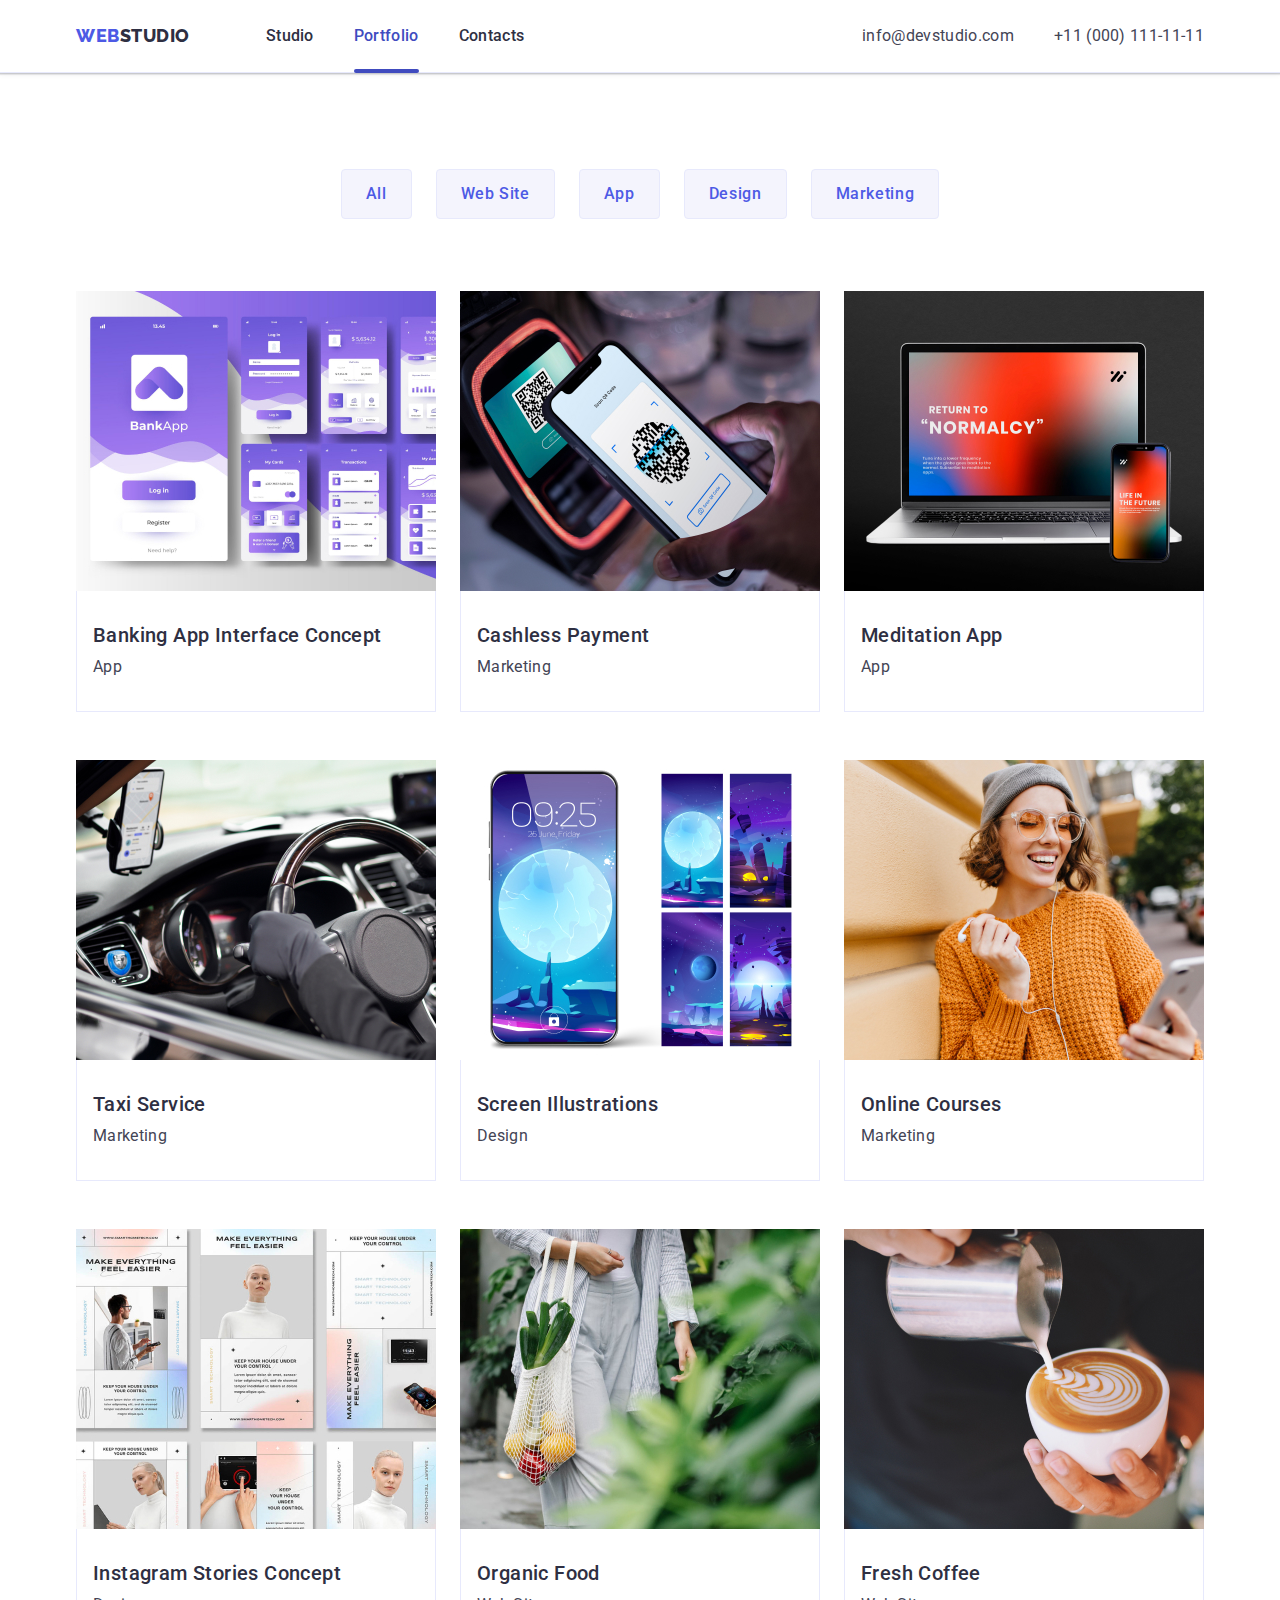
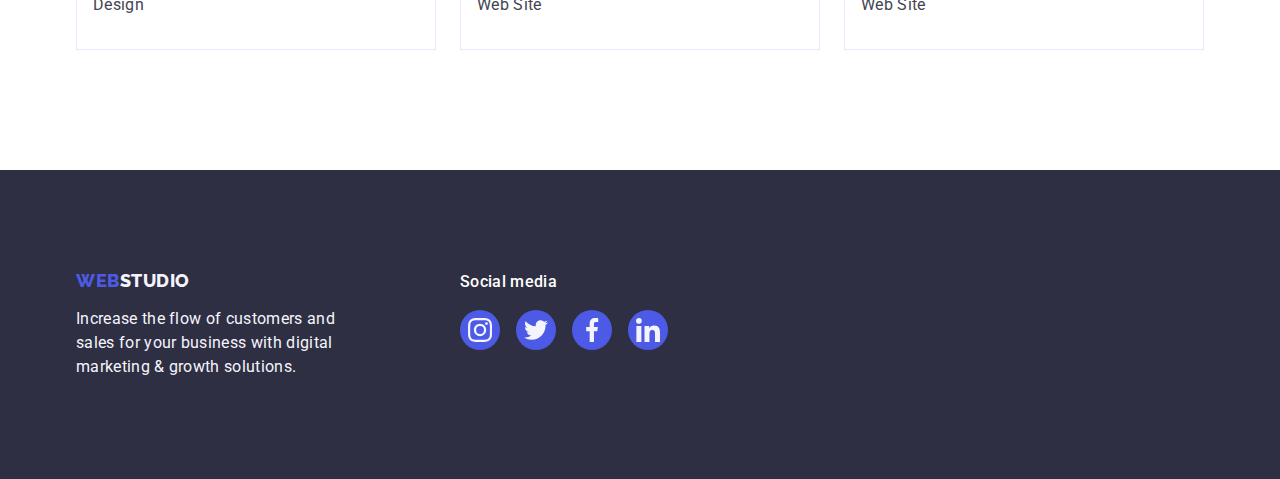
==== portfolio.html @ b0b1a5fe "Initial commit" ====
<!DOCTYPE html>
<html lang="en">
  <head>
    <meta charset="UTF-8" />
    <meta http-equiv="X-UA-Compatible" content="IE=edge" />
    <meta name="viewport" content="width=device-width, initial-scale=1.0" />
    <link rel="preconnect" href="https://fonts.googleapis.com" />
    <link rel="preconnect" href="https://fonts.gstatic.com" crossorigin />
    <link
      href="https://fonts.googleapis.com/css2?family=Raleway:wght@800&family=Roboto:wght@400;500;700;900&display=swap"
      rel="stylesheet"
    />
    <link
      rel="stylesheet"
      href="https://cdnjs.cloudflare.com/ajax/libs/modern-normalize/1.1.0/modern-normalize.min.css"
    />
    <link rel="stylesheet" href="./css/styles.css" />
    <title>Portfolio</title>
  </head>
  <body>
    <!-- Шапка макету -->
    <header class="page-header">
      <div class="main-nav container">
        <nav class="page-nav">
          <a href="./index.html" class="logo-page logo link"
            >Web<span class="logo-text-header">Studio</span></a
          >
          <ul class="site-nav list">
            <li class="nav-item">
              <a href="./index.html" class="nav-link link">Studio</a>
            </li>
            <li class="nav-item">
              <a href="./portfolio.html" class="nav-link current link"
                >Portfolio</a
              >
            </li>
            <li class="nav-item">
              <a href="" class="nav-link link">Contacts</a>
            </li>
          </ul>
        </nav>
        <!-- Контакти -->
        <address class="tel-email">
          <ul class="tel-email-contacs list">
            <li class="item">
              <a href="mailto:info@devstudio.com" class="tel-email-link link"
                >info@devstudio.com</a
              >
            </li>
            <li class="item">
              <a href="tel:+110001111111" class="tel-email-link link"
                >+11 (000) 111-11-11</a
              >
            </li>
          </ul>
        </address>
      </div>
    </header>
    <main>
      <section class="section-portfolio">
        <div class="container">
          <h1 class="visually-hidden">Portfolio</h1>
          <!--  Фільтр кнопок-->
          <ul class="main-filters list">
            <li class="item">
              <button type="button" class="button filters">All</button>
            </li>
            <li class="item">
              <button type="button" class="button filters">Web Site</button>
            </li>
            <li class="item">
              <button type="button" class="button filters">App</button>
            </li>
            <li class="item">
              <button type="button" class="button filters">Design</button>
            </li>
            <li class="item">
              <button type="button" class="button filters">Marketing</button>
            </li>
          </ul>
          <!-- Послуги -->
          <ul class="services list">
            <li class="services-list">
              <a class="services-link link" href="">
                <div class="services-image-overlay">
                  <img
                    src="./images/portfolio-images/bank-concept.jpg"
                    class="card"
                    alt="bannking
            app interface"
                    width="360"
                    height="300"
                  />
                  <p class="overlay">
                    14 Stylish and User-Friendly App Design Concepts · Task
                    Manager App · Calorie Tracker App · Exotic Fruit Ecommerce
                    App · Cloud Storage App
                  </p>
                </div>
                <div class="card-content">
                  <h2 class="card-services-title">
                    Banking App Interface Concept
                  </h2>
                  <p class="services-text">App</p>
                </div>
              </a>
            </li>
            <li class="services-list">
              <a class="services-link link" href="">
                <div class="services-image-overlay">
                  <img
                    src="./images/portfolio-images/cash-paym.jpg"
                    class="card"
                    alt="phone with qr code"
                    width="360"
                    height="300"
                  />
                  <p class="overlay">
                    14 Stylish and User-Friendly App Design Concepts · Task
                    Manager App · Calorie Tracker App · Exotic Fruit Ecommerce
                    App · Cloud Storage App
                  </p>
                </div>
                <div class="card-content">
                  <h2 class="card-services-title">Cashless Payment</h2>
                  <p class="services-text">Marketing</p>
                </div></a
              >
            </li>
            <li class="services-list">
              <a class="services-link link" href=""
                ><div class="services-image-overlay">
                  <img
                    src="./images/portfolio-images/medit-app.jpg"
                    class="card"
                    alt="laptop and phone"
                    width="360"
                    height="300"
                  />
                  <p class="overlay">
                    14 Stylish and User-Friendly App Design Concepts · Task
                    Manager App · Calorie Tracker App · Exotic Fruit Ecommerce
                    App · Cloud Storage App
                  </p>
                </div>
                <div class="card-content">
                  <h2 class="card-services-title">Meditation App</h2>
                  <p class="services-text">App</p>
                </div></a
              >
            </li>
            <li class="services-list">
              <a class="services-link link" href=""
                ><div class="services-image-overlay">
                  <img
                    src="./images/portfolio-images/taxi.jpg"
                    class="card"
                    alt="the steering wheel of the car and the phone on the windshield"
                    width="360"
                    height="300"
                  />
                  <p class="overlay">
                    14 Stylish and User-Friendly App Design Concepts · Task
                    Manager App · Calorie Tracker App · Exotic Fruit Ecommerce
                    App · Cloud Storage App
                  </p>
                </div>
                <div class="card-content">
                  <h2 class="card-services-title">Taxi Service</h2>
                  <p class="services-text">Marketing</p>
                </div></a
              >
            </li>
            <li class="services-list">
              <a class="services-link link" href=""
                ><div class="services-image-overlay">
                  <img
                    src="./images/portfolio-images/screen-ill.jpg"
                    class="card"
                    alt="phone screen"
                    width="360"
                    height="300"
                  />
                  <p class="overlay">
                    14 Stylish and User-Friendly App Design Concepts · Task
                    Manager App · Calorie Tracker App · Exotic Fruit Ecommerce
                    App · Cloud Storage App
                  </p>
                </div>
                <div class="card-content">
                  <h2 class="card-services-title">Screen Illustrations</h2>
                  <p class="services-text">Design</p>
                </div></a
              >
            </li>
            <li class="services-list">
              <a class="services-link link" href=""
                ><div class="services-image-overlay">
                  <img
                    src="./images/portfolio-images/onl-cours.jpg"
                    class="card"
                    alt="girl with phone"
                    width="360"
                    height="300"
                  />
                  <p class="overlay">
                    14 Stylish and User-Friendly App Design Concepts · Task
                    Manager App · Calorie Tracker App · Exotic Fruit Ecommerce
                    App · Cloud Storage App
                  </p>
                </div>
                <div class="card-content">
                  <h2 class="card-services-title">Online Courses</h2>
                  <p class="services-text">Marketing</p>
                </div></a
              >
            </li>
            <li class="services-list">
              <a class="services-link link" href=""
                ><div class="services-image-overlay">
                  <img
                    src="./images/portfolio-images/inst-concept.jpg"
                    class="card"
                    alt="photo of a girl and options for managing a smart home"
                    width="360"
                    height="300"
                  />
                  <p class="overlay">
                    14 Stylish and User-Friendly App Design Concepts · Task
                    Manager App · Calorie Tracker App · Exotic Fruit Ecommerce
                    App · Cloud Storage App
                  </p>
                </div>
                <div class="card-content">
                  <h2 class="card-services-title">Instagram Stories Concept</h2>
                  <p class="services-text">Design</p>
                </div></a
              >
            </li>
            <li class="services-list">
              <a class="services-link link" href=""
                ><div class="services-image-overlay">
                  <img
                    src="./images/portfolio-images/org-food.jpg"
                    class="card"
                    alt="girl with fresh fruit"
                    width="360"
                    height="300"
                  />
                  <p class="overlay">
                    14 Stylish and User-Friendly App Design Concepts · Task
                    Manager App · Calorie Tracker App · Exotic Fruit Ecommerce
                    App · Cloud Storage App
                  </p>
                </div>
                <div class="card-content">
                  <h2 class="card-services-title">Organic Food</h2>
                  <p class="services-text">Web Site</p>
                </div></a
              >
            </li>
            <li class="services-list">
              <a class="services-link link" href=""
                ><div class="services-image-overlay">
                  <img
                    src="./images/portfolio-images/coffe.jpg"
                    class="card"
                    alt="a cup of coffee"
                    width="360"
                    height="300"
                  />
                  <p class="overlay">
                    14 Stylish and User-Friendly App Design Concepts · Task
                    Manager App · Calorie Tracker App · Exotic Fruit Ecommerce
                    App · Cloud Storage App
                  </p>
                </div>
                <div class="card-content">
                  <h2 class="card-services-title">Fresh Coffee</h2>
                  <p class="services-text">Web Site</p>
                </div></a
              >
            </li>
          </ul>
        </div>
      </section>
    </main>
    <!-- Футер -->
    <footer class="footer">
      <div class="footer-container container">
        <div class="footer-one-part">
          <a href="./index.html" class="footer-logo logo link"
            >Web<span class="logo-text-footer">Studio</span></a
          >
          <p class="footer-text">
            Increase the flow of customers and sales for your business with
            digital marketing & growth solutions.
          </p>
        </div>
        <div class="footer-two-part">
          <p class="footer-social-title">Social media</p>
          <ul class="footer-social-list list">
            <li class="social-list-item">
              <a href="" class="footer-social-list-link">
                <svg class="social-list-icon" width="24" height="24">
                  <use href="./images/icon.svg#icon-instagram-2"></use></svg
              ></a>
            </li>
            <li class="social-list-item">
              <a href="" class="footer-social-list-link">
                <svg class="social-list-icon" width="24" height="24">
                  <use href="./images/icon.svg#icon-twitter-1"></use></svg
              ></a>
            </li>
            <li class="social-list-item">
              <a href="" class="footer-social-list-link">
                <svg class="social-list-icon" width="24" height="24">
                  <use href="./images/icon.svg#icon-facebook-1"></use></svg
              ></a>
            </li>
            <li class="social-list-item">
              <a href="" class="footer-social-list-link">
                <svg class="social-list-icon" width="24" height="24">
                  <use href="./images/icon.svg#icon-linkedin-1"></use></svg
              ></a>
            </li>
          </ul>
        </div>
      </div>
    </footer>
  </body>
</html>
---- css/styles.css ----
html {
  box-sizing: border-box;
}

*,
*::before,
*::after {
  box-sizing: inherit;
}

:root {
  --primary-brand-color: #4d5ae5;
  --pressed-state-color: #404bbf;
  --title-text-color: #2e2f42;
  --body-text-color: #434455;
  --accent-color: #e7e9fc;
  --background-section-color: #f4f4fd;
  --background-dark-color: #2e2f42;
  --background-white-color: #ffffff;
  --subtle-text: #8e8f99;
  --link-icon-color: #afb1b8;
  --secondary-link-icon-color: #31d0aa;
  --backround-color-modal: #fcfcfc;
  --transition-duration-and-func: 250ms cubic-bezier(0.4, 0, 0.2, 1) 0ms;
}

body {
  background-color: var(--background-white-color);
  color: var(--body-text-color);
  font-family: 'Roboto', sans-serif;
}

img {
  display: block;
  max-width: 100%;
}
h1,
h2,
h3,
h4,
h5,
h6,
p {
  margin: 0;
}
/* Скидання значень */
.list {
  list-style: none;
  padding: 0;
  margin: 0;
}

.link {
  text-decoration: none;
}

/* Контейнер */
.container {
  width: 1158px;
  padding-left: 15px;
  padding-right: 15px;
  margin-left: auto;
  margin-right: auto;
}

/* Шапка */
/*=============================================
=            Section comment block            =
=============================================*/

.page-header {
  border-bottom: 1px solid var(--accent-color);
  box-shadow: 0px 2px 1px rgba(46, 47, 66, 0.08),
    0px 1px 1px rgba(46, 47, 66, 0.16), 0px 1px 6px rgba(46, 47, 66, 0.08);
}

/* Логотип */
.logo {
  color: var(--title-text-color);
  font-family: 'Raleway', sans-serif;
  font-weight: 800;
  font-size: 18px;
  line-height: 1.17;
  letter-spacing: 0.03em;
  text-transform: uppercase;
  color: #4d5ae5;
}
.logo-text-header {
  color: var(--title-text-color);
}
.logo-page {
  margin-right: 76px;
}

/* Навігація */
.main-nav,
.page-nav,
.main-filters {
  display: flex;
  align-items: center;
  margin-right: auto;
}

.site-nav {
  display: flex;
  gap: 40px;
}
.tel-email-contacs {
  display: flex;
  gap: 40px;
}

.nav-link {
  position: relative;
  display: block;
  padding: 24px 0;
  color: var(--title-text-color);
  font-weight: 500;
  font-size: 16px;
  line-height: 1.5;
  letter-spacing: 0.02em;
  transition: color var(--transition-duration-and-func);
}
.nav-link.current.link::after {
  content: '';
  position: absolute;
  left: 0;
  bottom: -1px;
  display: block;
  transform: translate(0, 0);
  width: 100%;
  height: 4px;
  border-radius: 2px;
  background-color: var(--pressed-state-color);
}

.nav-item > .nav-link.current.link {
  color: var(--pressed-state-color);
}

.nav-link:hover,
.nav-link:focus {
  color: var(--pressed-state-color);
}
/* Контакти */

.tel-email-link {
  display: block;
  padding-top: 24px;
  padding-bottom: 24px;
  font-style: normal;
  font-size: 16px;
  line-height: 1.5;
  letter-spacing: 0.02em;
  color: var(--body-text-color);
  transition: color var(--transition-duration-and-func);
}

.tel-email-link:hover,
.tel-email-link:focus {
  color: var(--pressed-state-color);
}

/* Секція герой */

/*=============================================
=            Section comment block            =
=============================================*/
.hero {
  max-width: 1440px;
  padding-top: 188px;
  padding-bottom: 188px;
  margin: 0 auto;
  background-size: cover;
  background-repeat: no-repeat;
  background-position: center;
  background-color: var(--background-dark-color);
  background-image: linear-gradient(
      rgba(46, 47, 66, 0.7),
      rgba(46, 47, 66, 0.7)
    ),
    url(../images/gero-images/people-office.jpg);
}
.hero-title {
  margin-top: 0;
  margin-right: auto;
  margin-left: auto;
  margin-bottom: 48px;

  color: var(--background-white-color);
  font-weight: 700;
  font-size: 56px;
  max-width: 496px;
  line-height: 1.07;
  letter-spacing: 0.02em;
}

/* Кнопки */
.button {
  display: block;
  border-radius: 4px;
  padding: 16px 32px;
  text-align: center;

  background-color: var(--primary-brand-color);
  color: var(--background-white-color);
  font-family: inherit;
  font-weight: 500;
  font-size: 16px;
  line-height: 1.5;
  letter-spacing: 0.04em;
  cursor: pointer;
  transition: background-color var(--transition-duration-and-func);
}

.button.hero-btn {
  border: none;
  margin: 0 auto;
  box-shadow: 0px 4px 4px rgba(0, 0, 0, 0.15);
}
.button.hero-btn:hover,
.button.hero-btn:focus {
  background-color: var(--pressed-state-color);
}

/*=====  End of Section comment block  ======*/

/*=============================================
=            Section comment block            =
=============================================*/
/* Секція 1 */
.section-title,
.section-team-title,
.section-customers-title {
  margin-top: 0;
  margin-bottom: 72px;
  color: var(--title-text-color);
  font-weight: 700;
  font-size: 36px;
  line-height: 1.1;
  text-align: center;
  letter-spacing: 0.02em;
  text-transform: capitalize;
}
.adv-icon {
  display: flex;
  align-items: center;
  justify-content: center;
  height: 112px;
  background-color: var(--background-section-color);
  margin-bottom: 8px;
  border-radius: 4px;
}

.advantages {
  display: flex;
  gap: 24px;
}
.section {
  padding: 120px 0;
}
.visually-hidden {
  position: absolute;
  width: 1px;
  height: 1px;
  margin: -1px;
  border: 0;
  padding: 0;

  white-space: nowrap;
  clip-path: inset(100%);
  clip: rect(0 0 0 0);
  overflow: hidden;
}

.adv-item {
  width: 264px;
}

.advantages .title,
.services-title,
.section-team-title-empl {
  margin-top: 0;
  margin-bottom: 8px;
  color: var(--title-text-color);
  font-weight: 500;
  font-size: 20px;
  line-height: 1.2;
  letter-spacing: 0.02em;
}

.section-advantages-text,
.section-team-text,
.services-text,
.footer-text {
  margin-top: 0;
  margin-bottom: 0;
  font-size: 16px;
  line-height: 1.5;
  letter-spacing: 0.02em;
}

.services-text {
  color: var(--body-text-color);
}
/*=====  End of Section comment block  ======*/

/*=============================================
=            Section comment block            =
=============================================*/

/* Секція 2 */
.section-doing {
  padding-bottom: 120px;
}
.our-works,
.sections-team {
  display: flex;
  gap: 24px;
}
/*=====  End of Section comment block  ======*/

/*=============================================
=            Section comment block            =
=============================================*/

/* Секція 3 */
.section-team {
  padding-top: 120px;
  padding-bottom: 120px;
  background-color: var(--background-section-color);
}
.section-team-card {
  background: var(--background-white-color);
  border-radius: 0px 0px 4px 4px;
  box-shadow: 0px 1px 6px rgba(46, 47, 66, 0.08),
    0px 1px 1px rgba(46, 47, 66, 0.16), 0px 2px 1px rgba(46, 47, 66, 0.08);

  background-color: var(--background-white-color);
}
.card-team {
  padding: 32px 0;

  text-align: center;
  border-radius: 0px 0px 4px 4px;
}
.section-team-text {
  margin-bottom: 8px;
}
.social-list {
  display: flex;
  justify-content: center;
  gap: 24px;
}
.social-list-icon {
  display: block;
  fill: var(--background-section-color);
}

.social-list-link,
.footer-social-list-link {
  display: flex;
  width: 100%;
  height: 100%;
  justify-content: center;
  align-items: center;
  margin: 0;
  width: 40px;
  height: 40px;
  border-radius: 50%;
  background-color: var(--primary-brand-color);
  transition: background-color var(--transition-duration-and-func);
}
.social-list-link:hover,
.social-list-link:focus {
  background-color: var(--pressed-state-color);
}

/*=====  End of Section comment block  ======*/

/*=============================================
=            Section comment block            =
=============================================*/

/* Секція 4 */
.customers-list-link {
  display: flex;
  width: 168px;
  height: 88px;
  align-items: center;
  justify-content: center;
  border: 1px solid var(--subtle-text);
  border-radius: 4px;
  color: var(--link-icon-color);
  transition: color var(--transition-duration-and-func),
    border-color var(--transition-duration-and-func);
}
.customers-list-link:hover,
.customers-list-link:focus {
  border-color: var(--pressed-state-color);
  color: var(--pressed-state-color);
}
.customers-icon {
  fill: currentColor;
}
.customers-list {
  display: flex;
  justify-content: center;
  gap: 24px;
}
/*=====  End of Section comment block  ======*/
/*=============================================
=           Footer           =
=============================================*/

.footer {
  padding-top: 100px;
  padding-bottom: 100px;

  background-color: var(--background-dark-color);
  color: var(--background-section-color);
}
.footer-container {
  display: flex;
  align-items: baseline;
  gap: 120px;
}
.social-list-item {
  width: 40px;
  height: 40px;
}

.footer-social-list-link:hover,
.footer-social-list-link:focus {
  background-color: var(--secondary-link-icon-color);
}
.footer-logo {
  display: inline-block;
  margin-bottom: 16px;
}
.logo-text-footer {
  color: var(--background-section-color);
}
.footer-text {
  width: 264px;
}
.footer-social-list {
  display: flex;
  justify-content: center;
  gap: 16px;
}
.footer-social-title {
  font-weight: 500;
  font-size: 16px;
  line-height: 1.5;

  letter-spacing: 0.02em;

  color: var(--background-white-color);
  margin-bottom: 16px;
}

/*=====  End footer  ======*/

/* Портфоліо */
.section-portfolio {
  padding: 96px 0 120px 0;
}

/* Кнопки портфоліо */
.main-filters {
  justify-content: center;
  gap: 24px;
  margin-bottom: 72px;
}
.button.filters {
  padding: 12px 24px;
  border: 1px solid var(--accent-color);

  min-width: 69px;

  background-color: var(--background-section-color);
  color: var(--primary-brand-color);
  transition: background-color var(--transition-duration-and-func),
    color var(--transition-duration-and-func),
    border var(--transition-duration-and-func),
    box-shadow var(--transition-duration-and-func);
}

.button.filters:hover,
.button.filters:focus {
  background-color: var(--pressed-state-color);
  color: var(--background-white-color);
  border: 1px solid transparent;
  box-shadow: 0px 3px 1px rgba(0, 0, 0, 0.1), 0px 2px 1px rgba(0, 0, 0, 0.08),
    0px 2px 2px rgba(0, 0, 0, 0.12);
}
.services {
  display: flex;
  flex-wrap: wrap;
  gap: 48px 24px;
}
.services-list {
  width: 360px;
}
.services-link {
  display: block;

  transition: box-shadow var(--transition-duration-and-func);
}
.services-link:hover,
.services-link:focus {
  box-shadow: 0px 1px 6px rgba(46, 47, 66, 0.08),
    0px 1px 1px rgba(46, 47, 66, 0.16), 0px 2px 1px rgba(46, 47, 66, 0.08);
}

.card-content {
  padding: 32px 16px;
  border-left: 1px solid var(--accent-color);
  border-right: 1px solid var(--accent-color);
  border-bottom: 1px solid var(--accent-color);
}
.card-services-title {
  margin-top: 0;
  margin-bottom: 8px;
  color: var(--title-text-color);
  font-weight: 500;
  font-size: 20px;
  line-height: 1.2;
  letter-spacing: 0.02em;
}
.services-image-overlay {
  position: relative;
  overflow: hidden;
}
.overlay {
  position: absolute;
  left: 0;
  top: 0;
  width: 100%;
  height: 100%;
  font-size: 16px;
  line-height: 1.5;
  letter-spacing: 0.02em;
  padding-top: 40px;
  padding-left: 32px;
  padding-right: 32px;
  padding-bottom: 164px;
  background-color: var(--primary-brand-color);
  color: var(--background-section-color);
  overflow: auto;
  transform: translate(0, 100%);
  transition: transform var(--transition-duration-and-func);
}
.services-link:hover .overlay,
.services-link:focus .overlay {
  transform: translate(0, 0);
}
/*=============================================
=            Modal windows          =
=============================================*/
.backdrop {
  position: fixed;
  z-index: 100;
  top: 0;
  left: 0;
  width: 100%;
  height: 100%;
  background-color: rgba(46, 47, 66, 0.4);
  transition: opacity var(--transition-duration-and-func),
    visibility var(--transition-duration-and-func);
}
.backdrop.is-hidden {
  opacity: 0;
  visibility: hidden;
  pointer-events: none;
}
.backdrop.is-hidden .modal {
  transform: translate(-50%, -50%) scale(0);
}
.modal {
  position: absolute;
  width: 408px;
  height: 576px;
  top: 50%;
  left: 50%;
  transform: translate(-50%, -50%) scale(1);
  background-color: var(--backround-color-modal);
  box-shadow: 0px 1px 1px rgba(0, 0, 0, 0.14), 0px 1px 3px rgba(0, 0, 0, 0.12),
    0px 2px 1px rgba(0, 0, 0, 0.2);
  border-radius: 4px;
  transition: var(--transition-duration-and-func);
}
.modal-close {
  position: absolute;
  top: 24px;
  right: 24px;
  display: flex;
  justify-content: center;
  align-items: center;
  width: 24px;
  height: 24px;
  border-radius: 50%;
  background-color: var(--accent-color);
  border: 1px solid rgba(0, 0, 0, 0.1);
  padding: 0;
}
.modal-close:hover,
.modal-close:focus {
  background-color: var(--pressed-state-color);
  color: var(--background-white-color);
}

.modal-close:hover .icon-close-modal,
.modal-close:focus .icon-close-modal {
  fill: var(--background-white-color);
}
.icon-close-modal {
  transition: fill var(--transition-duration-and-func);
}
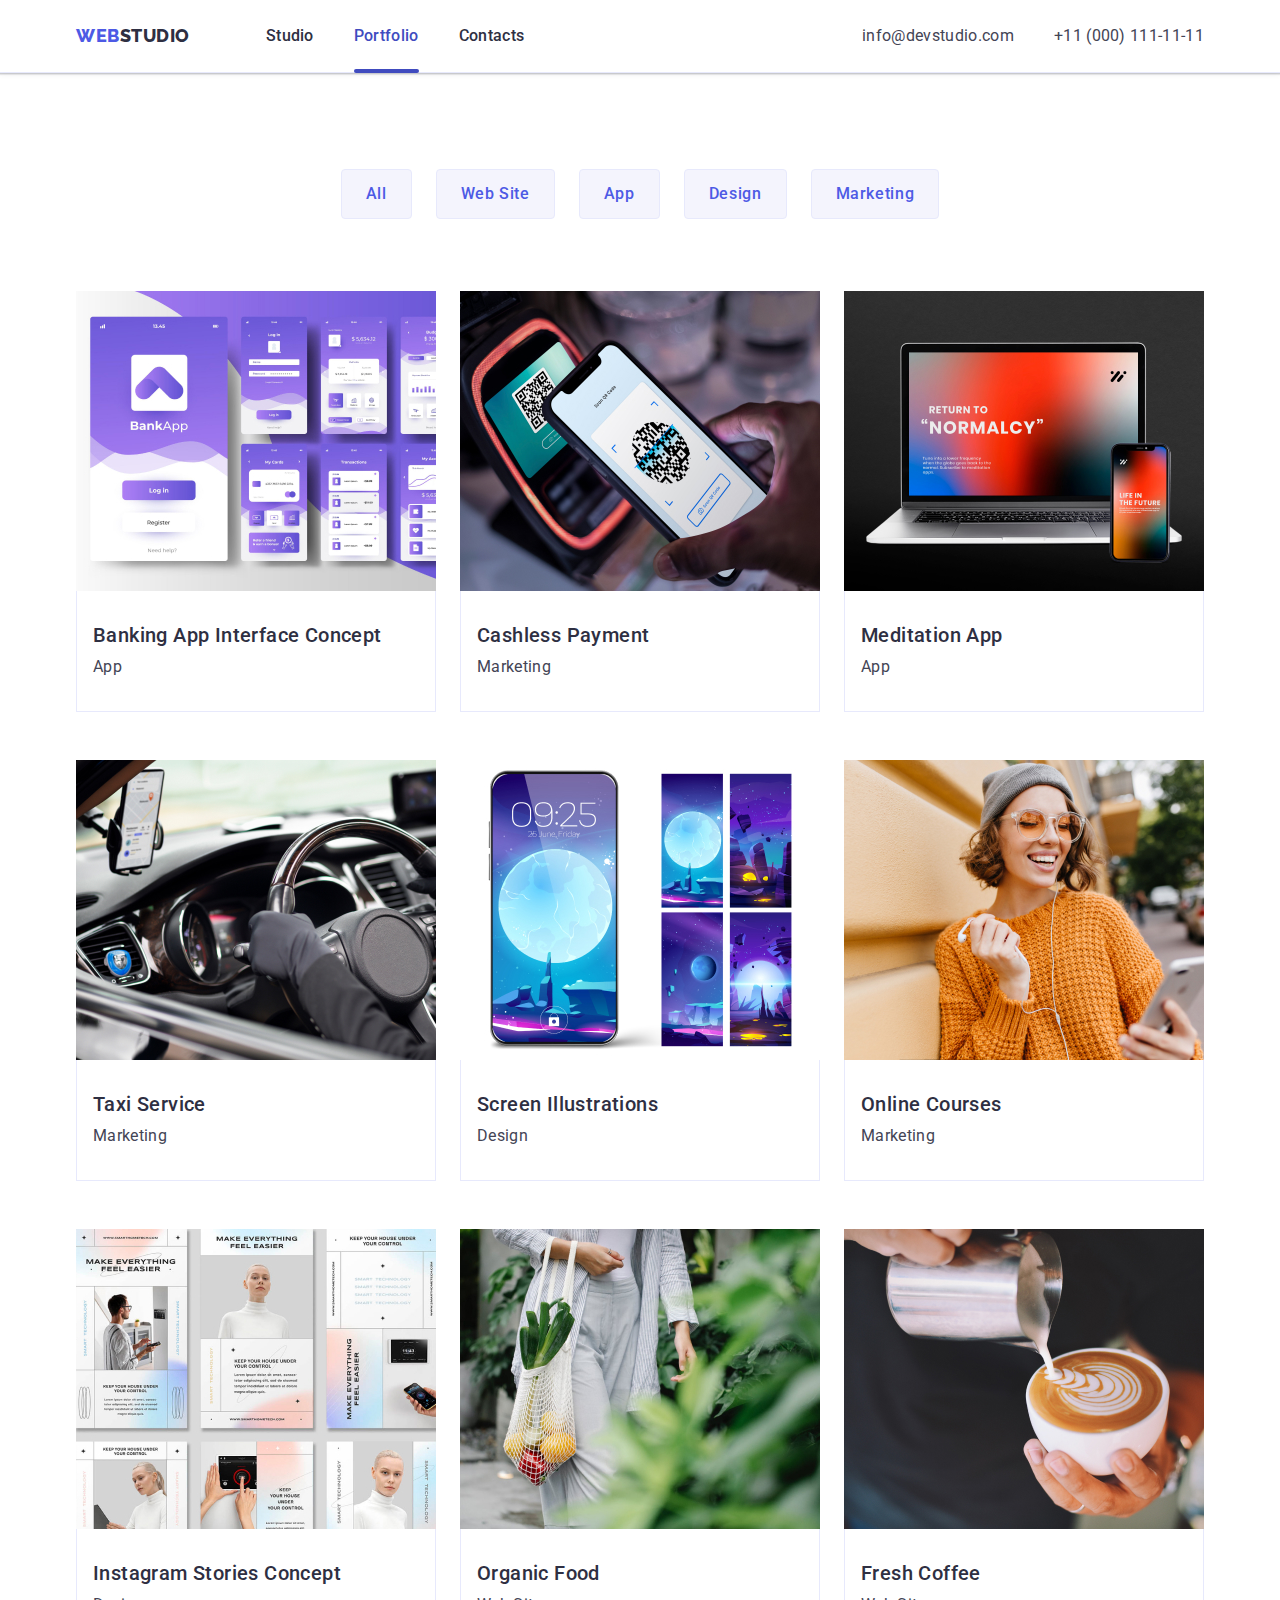
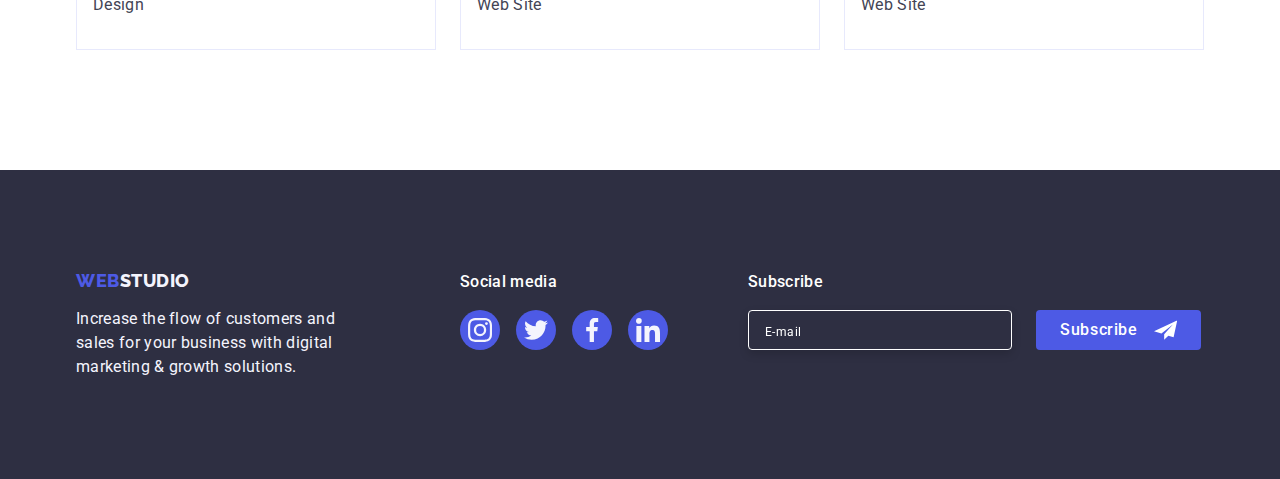
==== commit ac1484f1: "hw6" ====
--- a/portfolio.html
+++ b/portfolio.html
@@ -326,6 +326,22 @@
             </li>
           </ul>
         </div>
+        <form class="footer-form">
+          <p class="footer-form-text">Subscribe</p>
+          <label class="footer-form-sub">
+            <span class="footer-form-sub-wrapper">
+              <input type="email" class="footer-form-input" name="user_email"
+              placeholder="E-mail"
+            </span>
+            <button type="submit" class="footer-form-submit">
+              <span class="footer-button-text">Subscribe</span>
+
+              <svg class="icon-footer-form" width="24" height="20">
+                <use href="./images/icon.svg#icon-subscribe"></use>
+              </svg>
+            </button>
+          </label>
+        </form>
       </div>
     </footer>
   </body>
--- a/css/styles.css
+++ b/css/styles.css
@@ -64,9 +64,6 @@
 }
 
 /* Шапка */
-/*=============================================
-=            Section comment block            =
-=============================================*/
 
 .page-header {
   border-bottom: 1px solid var(--accent-color);
@@ -163,9 +160,6 @@
 
 /* Секція герой */
 
-/*=============================================
-=            Section comment block            =
-=============================================*/
 .hero {
   max-width: 1440px;
   padding-top: 188px;
@@ -223,11 +217,6 @@
   background-color: var(--pressed-state-color);
 }
 
-/*=====  End of Section comment block  ======*/
-
-/*=============================================
-=            Section comment block            =
-=============================================*/
 /* Секція 1 */
 .section-title,
 .section-team-title,
@@ -303,11 +292,6 @@
 .services-text {
   color: var(--body-text-color);
 }
-/*=====  End of Section comment block  ======*/
-
-/*=============================================
-=            Section comment block            =
-=============================================*/
 
 /* Секція 2 */
 .section-doing {
@@ -318,11 +302,6 @@
   display: flex;
   gap: 24px;
 }
-/*=====  End of Section comment block  ======*/
-
-/*=============================================
-=            Section comment block            =
-=============================================*/
 
 /* Секція 3 */
 .section-team {
@@ -376,12 +355,6 @@
   background-color: var(--pressed-state-color);
 }
 
-/*=====  End of Section comment block  ======*/
-
-/*=============================================
-=            Section comment block            =
-=============================================*/
-
 /* Секція 4 */
 .customers-list-link {
   display: flex;
@@ -408,10 +381,7 @@
   justify-content: center;
   gap: 24px;
 }
-/*=====  End of Section comment block  ======*/
-/*=============================================
-=           Footer           =
-=============================================*/
+/* Футер */
 
 .footer {
   padding-top: 100px;
@@ -423,7 +393,6 @@
 .footer-container {
   display: flex;
   align-items: baseline;
-  gap: 120px;
 }
 .social-list-item {
   width: 40px;
@@ -444,12 +413,19 @@
 .footer-text {
   width: 264px;
 }
+.footer-one-part {
+  margin-right: 120px;
+}
+.footer-two-part {
+  margin-right: 80px;
+}
 .footer-social-list {
   display: flex;
   justify-content: center;
   gap: 16px;
 }
-.footer-social-title {
+.footer-social-title,
+.footer-form-text {
   font-weight: 500;
   font-size: 16px;
   line-height: 1.5;
@@ -460,6 +436,65 @@
   margin-bottom: 16px;
 }
 
+/* Subscribe footer */
+
+.footer-form-input {
+  width: 264px;
+  height: 40px;
+  padding-left: 16px;
+  padding-top: 8px;
+  padding-bottom: 8px;
+  border: 1px solid #ffffff;
+  filter: drop-shadow(0px 4px 4px rgba(0, 0, 0, 0.15));
+  border-radius: 4px;
+  background-color: var(--background-dark-color);
+  color: var(--background-white-color);
+}
+.footer-form-input::placeholder {
+  font-size: 12px;
+  line-height: 2;
+
+  letter-spacing: 0.04em;
+
+  color: var(--background-white-color);
+}
+.footer-form-submit {
+  display: flex;
+  justify-content: center;
+  align-items: center;
+  width: 165px;
+  height: 40px;
+  background-color: var(--primary-brand-color);
+  border-radius: 4px;
+  cursor: pointer;
+  gap: 16px;
+  padding: 8px 24px;
+  border: none;
+  transition: background-color var(--transition-duration-and-func);
+}
+.footer-form-submit:hover,
+.footer-form-submit:focus {
+  background-color: var(--pressed-state-color);
+}
+
+.footer-button-text {
+  font-weight: 500;
+  font-size: 16px;
+  line-height: 2;
+  letter-spacing: 0.04em;
+
+  color: var(--background-white-color);
+}
+.icon-footer-form {
+  width: 24px;
+  height: 24px;
+}
+.footer-form-sub-wrapper {
+  display: flex;
+  justify-content: center;
+  align-items: center;
+  gap: 24px;
+}
 /*=====  End footer  ======*/
 
 /* Портфоліо */
@@ -584,12 +619,13 @@
   height: 576px;
   top: 50%;
   left: 50%;
+  padding: 24px 24px 24px;
+  padding-top: 72px;
   transform: translate(-50%, -50%) scale(1);
   background-color: var(--backround-color-modal);
   box-shadow: 0px 1px 1px rgba(0, 0, 0, 0.14), 0px 1px 3px rgba(0, 0, 0, 0.12),
     0px 2px 1px rgba(0, 0, 0, 0.2);
   border-radius: 4px;
-  transition: var(--transition-duration-and-func);
 }
 .modal-close {
   position: absolute;
@@ -604,6 +640,8 @@
   background-color: var(--accent-color);
   border: 1px solid rgba(0, 0, 0, 0.1);
   padding: 0;
+  transition: background-color var(--transition-duration-and-func),
+    color var(--transition-duration-and-func);
 }
 .modal-close:hover,
 .modal-close:focus {
@@ -618,3 +656,122 @@
 .icon-close-modal {
   transition: fill var(--transition-duration-and-func);
 }
+
+.modal-contacs-text {
+  font-weight: 500;
+  font-size: 16px;
+  line-height: 1.5;
+  text-align: center;
+  margin-bottom: 16px;
+
+  letter-spacing: 0.02em;
+  color: var(--background-dark-color);
+}
+.modal-form-input-desc {
+  display: block;
+  font-size: 12px;
+
+  line-height: 1.17;
+  letter-spacing: 0.04em;
+  color: var(--subtle-text);
+  margin-bottom: 4px;
+}
+.contact-form {
+  display: flex;
+  flex-direction: column;
+}
+.modal-form-contacs {
+  margin-bottom: 8px;
+}
+.contact-form-input {
+  width: 100%;
+  height: 40px;
+
+  padding-left: 38px;
+  border: 1px solid rgba(46, 47, 66, 0.4);
+  border-radius: 4px;
+  transition: border-color var(--transition-duration-and-func);
+}
+.contact-form-input:focus {
+  outline: none;
+  border-color: var(--primary-brand-color);
+}
+.contact-form-input:focus + .modal-form-input-icon {
+  fill: var(--primary-brand-color);
+}
+
+.modal-form-input-icon {
+  display: block;
+  position: absolute;
+  top: 50%;
+  left: 16px;
+  transform: translate(0, -50%);
+
+  width: 18px;
+  height: 24px;
+  transition: fill var(--transition-duration-and-func);
+}
+.modal-form-input-wrapper {
+  position: relative;
+  display: block;
+}
+.modal-form-comment {
+  width: 100%;
+  height: 120px;
+  padding: 8px 16px;
+  border: 1px solid rgba(46, 47, 66, 0.4);
+  border-radius: 4px;
+  resize: none;
+  transition: var(--transition-duration-and-func);
+}
+.modal-form-comment::placeholder {
+  color: rgba(46, 47, 66, 0.4);
+}
+.modal-form-comment:focus {
+  outline: none;
+  border-color: var(--primary-brand-color);
+}
+.modal-form-fake-check {
+  display: flex;
+  justify-content: center;
+  align-items: center;
+  width: 16px;
+  height: 16px;
+  border: 1px solid rgba(46, 47, 66, 0.4);
+  border-radius: 2px;
+  cursor: pointer;
+  margin-right: 8px;
+}
+
+.modal-form-check:checked + .modal-form-fake-check {
+  background-color: var(--primary-brand-color);
+  color: var(--background-section-color);
+}
+.modal-form-check:focus + .modal-form-fake-check {
+  outline: 1px solid var(--primary-brand-color);
+}
+.modal-form-check-text {
+  font-size: 12px;
+  line-height: 1.17;
+  letter-spacing: 0.04em;
+  color: var(--subtle-text);
+}
+.modal-form-check-link {
+  color: var(--primary-brand-color);
+}
+.modal-form-check-desc {
+  display: flex;
+  align-items: center;
+  margin-bottom: 24px;
+}
+.modal-form-submit {
+  width: 169px;
+  box-shadow: 0px 4px 4px rgba(0, 0, 0, 0.15);
+  border: none;
+  align-self: center;
+  transition: background-color var(--transition-duration-and-func);
+}
+.modal-form-submit:hover,
+.modal-form-submit:focus {
+  background-color: var(--pressed-state-color);
+}
